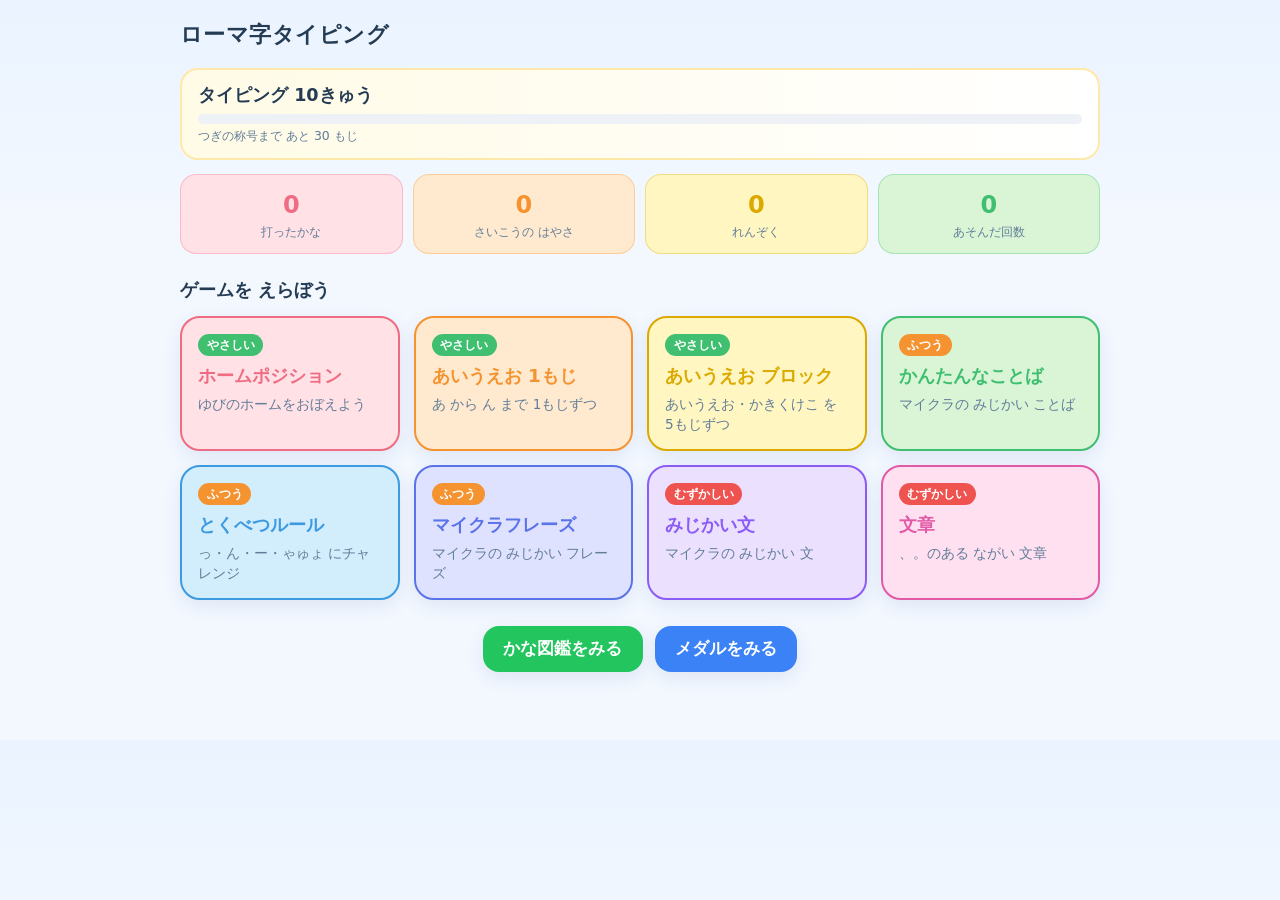
==== index.html @ dc90d87d "ローマ字判定を厳格化：ち=chiのみ・ふ=fuのみ・し=shiのみ（ti/hu/si を廃止）" ====
<!DOCTYPE html>
<html lang="ja">
<head>
<meta charset="utf-8">
<meta name="viewport" content="width=device-width, initial-scale=1">
<title>ローマ字タイピング</title>
<link rel="icon" href="data:image/svg+xml,<svg xmlns='http://www.w3.org/2000/svg' viewBox='0 0 100 100'><text y='.9em' font-size='90'>⌨️</text></svg>">
<link rel="stylesheet" href="shared/typing-ui.css?v=202606302023">
<script>
(function(){
  var BUILD='202606302023';
  try{
    fetch('shared/build.txt',{cache:'no-store'}).then(function(r){return r.text();}).then(function(t){
      t=(t||'').trim();
      if(t && t>BUILD && !sessionStorage.getItem('rt_reload_'+t)){
        sessionStorage.setItem('rt_reload_'+t,'1');
        location.replace(location.pathname+(location.search?location.search+'&':'?')+'_v='+t);
      }
    }).catch(function(){});
  }catch(e){}
})();
</script>
</head>
<body>
<div class="wrap">
  <div class="top">
    <h1>ローマ字タイピング</h1>
  </div>

  <!-- 称号バッジ -->
  <div class="badge-stage" id="stageBadge">
    <div style="flex:1">
      <div class="nm" id="stageName">タイピング 10きゅう</div>
      <div class="bar"><i id="stageBar" style="width:0%"></i></div>
      <div class="muted" id="stageNext" style="font-size:.78rem;margin-top:3px"></div>
    </div>
  </div>

  <div class="summary" id="summary"></div>

  <h2 style="margin:22px 0 12px;font-size:1.15rem">ゲームを えらぼう</h2>
  <div class="stages" id="stages"></div>

  <!-- かな図鑑・メダルはボタンで開く -->
  <div style="display:flex;gap:12px;justify-content:center;flex-wrap:wrap;margin:26px 0 8px">
    <button class="btn green" id="openDex">かな図鑑をみる</button>
    <button class="btn" id="openMedals">メダルをみる</button>
  </div>
</div>

<!-- モーダル：かな図鑑 -->
<div class="modal-bg" id="dexModal">
  <div class="modal">
    <button class="modal-close" id="dexClose" aria-label="とじる">×</button>
    <h3>かな図鑑 <span class="muted" id="dexCnt" style="font-size:.85rem"></span></h3>
    <p class="muted" style="margin:0 0 10px;font-size:.85rem">打てたかなが いろづくよ。5かいで ★マスター。</p>
    <div class="dex" id="dex"></div>
  </div>
</div>

<!-- モーダル：メダル -->
<div class="modal-bg" id="medalModal">
  <div class="modal">
    <button class="modal-close" id="medalClose" aria-label="とじる">×</button>
    <h3>メダル</h3>
    <div class="medals" id="medals"></div>
  </div>
</div>

<script src="shared/lessons.js?v=202606302023"></script>
<script src="shared/typing-core.js?v=202606302023"></script>
<script>
(function(){
  var C = TypingCore;

  /* テスト用：全レベル解放（鍵なし）。あとで鍵付きに戻すときは false にするだけ。 */
  var UNLOCK_ALL = true;

  /* 称号 */
  var st = C.stage();
  document.getElementById('stageName').textContent = st.cur.name;
  if(st.next){
    var span = st.next.at - st.cur.at, got = st.value - st.cur.at;
    document.getElementById('stageBar').style.width = Math.min(100, got/span*100)+'%';
    document.getElementById('stageNext').textContent = 'つぎの称号まで あと '+(st.next.at-st.value)+' もじ';
  } else {
    document.getElementById('stageBar').style.width='100%';
    document.getElementById('stageNext').textContent = 'さいこうランク！';
  }

  /* カラーパレット（算数・漢字アプリのようにカラフルに） */
  var CARD_BG  = ['#ffe1e6','#ffeacf','#fff6c2','#d9f5d6','#d2edfb','#dee2ff','#ece0ff','#ffe0f0'];
  var ACCENT   = ['#ef6d83','#f59331','#dca900','#3fbf6f','#3b9ae0','#5b73e8','#8b5cf6','#e25aa6'];

  /* サマリー */
  var s = C.store();
  var cells = [
    {n:s.totalChars||0, l:'打ったかな'},
    {n:(s.bestKpm||0), l:'さいこうの はやさ'},
    {n:(s.bestCombo||0), l:'れんぞく'},
    {n:s.plays||0, l:'あそんだ回数'},
  ];
  document.getElementById('summary').innerHTML = cells.map(function(c,i){
    return '<div class="sumcell" style="background:'+CARD_BG[i]+';border-color:'+ACCENT[i]+'55">'+
      '<div class="n" style="color:'+ACCENT[i]+'">'+c.n+'</div><div class="l">'+c.l+'</div></div>';
  }).join('');

  /* ステージ一覧 */
  var html='';
  LESSONS.forEach(function(l, i){
    var locked = !UNLOCK_ALL && l.unlock && !C.isCleared(l.unlock);
    var cleared = C.isCleared(l.id);
    // むずかしさ（やさしい/ふつう/むずかしい）と 信号色
    var tier = i<=2 ? 'やさしい' : (i<=5 ? 'ふつう' : 'むずかしい');
    var tierColor = i<=2 ? '#3fbf6f' : (i<=5 ? '#f59331' : '#ef5350');
    var lvrow = 'display:flex;align-items:center;gap:8px;margin-bottom:6px';
    if(locked){
      var need = lessonById(l.unlock);
      html += '<div class="stage locked">'+
        '<div style="'+lvrow+'"><span class="lv" style="position:static;background:'+tierColor+';color:#fff">'+tier+'</span></div>'+
        '<div class="ti">'+l.title+'</div><div class="de">'+l.desc+'</div>'+
        '<div class="lockmsg">「'+(need?need.title:'')+'」をクリアでひらく</div></div>';
    } else {
      var bg=CARD_BG[i%CARD_BG.length], ac=ACCENT[i%ACCENT.length];
      html += '<a class="stage" href="play/index.html?lv='+l.id+'" style="background:'+bg+';border-color:'+ac+'">'+
        '<div style="'+lvrow+'"><span class="lv" style="position:static;background:'+tierColor+';color:#fff">'+tier+'</span></div>'+
        '<div class="ti" style="color:'+ac+'">'+l.title+'</div>'+
        '<div class="de">'+l.desc+'</div></a>';
    }
  });
  document.getElementById('stages').innerHTML = html;

  /* かな図鑑 */
  var dexHtml = C.DEX.map(function(k){
    var n = C.kanaCount(k);
    var cls = n>=5 ? 'master' : (n>=1 ? 'got' : '');
    return '<div class="c '+cls+'">'+k+'</div>';
  }).join('');
  document.getElementById('dex').innerHTML = dexHtml;
  document.getElementById('dexCnt').textContent = '('+C.dexCount()+'/'+C.dexTotal+'・★'+C.dexMaster()+')';

  /* メダル */
  var got = s.medals||{};
  document.getElementById('medals').innerHTML = C.MEDALS.map(function(m){
    var on = !!got[m.id];
    return '<div class="medal'+(on?'':' off')+'"><div class="e">'+m.emoji+'</div><div class="n">'+m.name+'</div></div>';
  }).join('');

  /* モーダルの開閉 */
  function openModal(id){ document.getElementById(id).classList.add('show'); }
  function closeModal(id){ document.getElementById(id).classList.remove('show'); }
  document.getElementById('openDex').onclick = function(){ openModal('dexModal'); };
  document.getElementById('openMedals').onclick = function(){ openModal('medalModal'); };
  document.getElementById('dexClose').onclick = function(){ closeModal('dexModal'); };
  document.getElementById('medalClose').onclick = function(){ closeModal('medalModal'); };
  // 背景クリックでとじる
  ['dexModal','medalModal'].forEach(function(id){
    document.getElementById(id).addEventListener('click', function(e){ if(e.target===this) closeModal(id); });
  });
  document.addEventListener('keydown', function(e){ if(e.key==='Escape'){ closeModal('dexModal'); closeModal('medalModal'); } });
})();
</script>
</body>
</html>
---- shared/typing-ui.css ----
/* =========================================================================
   ローマ字タイピング — 共有デザイン（子ども向け・やさしいトーン）
   ========================================================================= */
:root{
  --bg:#f3f8ff; --card:#ffffff; --ink:#243b53; --sub:#627d98;
  --line:#dfe9f5; --accent:#3b82f6; --accent2:#22c55e;
  --warn:#ef4444; --gold:#f59e0b; --soft:#eef5ff;
  --shadow:0 6px 18px rgba(40,80,160,.10);
  /* ゆびの色（ホームポジション） */
  --f-lpinky:#f9a8d4; --f-lring:#fdba74; --f-lmid:#fde047; --f-lindex:#86efac;
  --f-rindex:#7dd3fc; --f-rmid:#a5b4fc; --f-rring:#c4b5fd; --f-rpinky:#f0abfc;
  --f-thumb:#e2e8f0;
}
*{box-sizing:border-box}
html,body{margin:0}
body{
  font-family:"Hiragino Maru Gothic ProN","Hiragino Kaku Gothic ProN",
    "Yu Gothic","Meiryo",system-ui,sans-serif;
  background:linear-gradient(180deg,#eaf3ff,#f3f8ff 220px);
  color:var(--ink); -webkit-text-size-adjust:100%;
  padding:14px 14px 60px; line-height:1.5;
}
.wrap{max-width:920px;margin:0 auto}
a{color:inherit}
.btn{
  display:inline-flex;align-items:center;gap:.4em;justify-content:center;
  border:none;border-radius:16px;padding:.7em 1.2em;font-size:1.05rem;
  font-weight:800;cursor:pointer;background:var(--accent);color:#fff;
  box-shadow:var(--shadow);transition:transform .06s, filter .12s;
  text-decoration:none;
}
.btn:active{transform:translateY(2px)}
.btn.ghost{background:#fff;color:var(--accent);border:2px solid var(--line)}
.btn.green{background:var(--accent2)}
.btn.gray{background:#eef2f7;color:var(--sub)}
.btn:disabled{opacity:.45;cursor:not-allowed}

/* ── ヘッダー ── */
.top{display:flex;align-items:center;gap:10px;margin:4px 0 16px}
.top h1{font-size:1.4rem;margin:0;font-weight:900;letter-spacing:.02em}
.top .spacer{flex:1}
.crumb{font-size:.85rem;color:var(--sub);text-decoration:none}

/* ── カード ── */
.card{background:var(--card);border:1px solid var(--line);border-radius:20px;
  box-shadow:var(--shadow);padding:18px}
.muted{color:var(--sub)}

/* ── ステージ一覧（ポータル） ── */
.stages{display:grid;grid-template-columns:repeat(auto-fill,minmax(210px,1fr));gap:14px}
.stage{display:block;text-decoration:none;color:inherit;position:relative;
  background:#fff;border:2px solid var(--line);border-radius:20px;padding:16px 16px 14px;
  box-shadow:var(--shadow);transition:transform .08s,border-color .12s}
.stage:active{transform:translateY(2px)}
.stage.locked{filter:grayscale(.7);opacity:.65}
.stage .ic{font-size:2.1rem}
.stage .ti{font-weight:900;font-size:1.15rem;margin-top:4px}
.stage .de{font-size:.85rem;color:var(--sub);margin-top:4px;min-height:2.6em}
.stage .lv{position:absolute;top:12px;right:14px;font-size:.78rem;color:var(--sub);
  background:var(--soft);border-radius:999px;padding:.15em .7em;font-weight:800}
.stage .done{position:absolute;top:10px;right:12px;font-size:1.2rem}
.stage .lockmsg{font-size:.8rem;color:var(--warn);margin-top:6px;font-weight:800}

/* ── 育成サマリー ── */
.summary{display:grid;grid-template-columns:repeat(auto-fit,minmax(130px,1fr));gap:10px;margin-top:14px}
.sumcell{background:#fff;border:1px solid var(--line);border-radius:16px;padding:12px;text-align:center}
.sumcell .n{font-size:1.5rem;font-weight:900}
.sumcell .l{font-size:.78rem;color:var(--sub)}
.badge-stage{display:flex;align-items:center;gap:10px;background:linear-gradient(90deg,#fffbe6,#fff);
  border:2px solid #ffe9a8;border-radius:18px;padding:12px 16px}
.badge-stage .e{font-size:2.2rem}
.badge-stage .nm{font-weight:900;font-size:1.1rem}
.bar{height:10px;background:#eef2f7;border-radius:999px;overflow:hidden;margin-top:6px}
.bar>i{display:block;height:100%;background:linear-gradient(90deg,#fbbf24,#f59e0b)}

/* ====================== プレイ画面 ====================== */
.play-head{display:flex;align-items:center;gap:10px;flex-wrap:wrap;margin-bottom:10px}
.chip{background:#fff;border:1px solid var(--line);border-radius:999px;padding:.3em .9em;
  font-weight:800;font-size:.92rem;box-shadow:var(--shadow)}
.chip b{color:var(--accent)}
.progress{flex:1;min-width:120px;height:12px;background:#e7eef7;border-radius:999px;overflow:hidden}
.progress>i{display:block;height:100%;background:linear-gradient(90deg,#60a5fa,#3b82f6);transition:width .2s}

.stage-board{background:#fff;border:1px solid var(--line);border-radius:24px;box-shadow:var(--shadow);
  padding:26px 18px;text-align:center;margin-bottom:14px}
.kana-line{font-size:2.6rem;font-weight:900;letter-spacing:.06em;line-height:1.35;
  word-break:break-all}
.kana-line .k{transition:color .1s}
.kana-line .k.done{color:var(--accent2)}
.kana-line .k.cur{color:var(--accent);background:#e9f2ff;border-radius:8px;padding:0 .06em}
.kana-line .k.todo{color:var(--ink)}
.romaji-line{margin-top:14px;font-size:1.5rem;font-weight:800;color:var(--sub);
  letter-spacing:.08em;font-family:"SF Mono",Menlo,Consolas,monospace;min-height:1.4em}
.romaji-line .typed{color:var(--accent2)}
.romaji-line .next{color:var(--accent);background:#e9f2ff;border-radius:6px;padding:0 .12em}
.romaji-line .rest{color:#b6c4d6}
.shake{animation:shake .25s}
@keyframes shake{0%,100%{transform:translateX(0)}25%{transform:translateX(-7px)}75%{transform:translateX(7px)}}
.miss-flash{animation:missf .3s}
@keyframes missf{0%{background:#ffe3e3}100%{background:#fff}}

.hint-banner{margin-top:12px;font-size:1rem;font-weight:800;color:var(--gold);
  min-height:1.4em;opacity:0;transition:opacity .3s}
.hint-banner.show{opacity:1}

/* ====================== キーボード図 ====================== */
.kb{display:flex;flex-direction:column;gap:6px;align-items:center;margin-top:6px;user-select:none;position:relative}
.kb-row{display:flex;gap:6px;justify-content:center}
.key{
  width:42px;height:46px;border-radius:10px;border:1px solid rgba(0,0,0,.08);
  display:flex;align-items:center;justify-content:center;font-weight:800;font-size:1rem;
  background:#fff;color:#33475b;box-shadow:0 2px 0 rgba(0,0,0,.06);position:relative;
  transition:transform .05s, box-shadow .1s, outline-color .1s;
}
.key.wide{width:74px}
.key.space{width:280px}
.key small{font-size:.72rem;color:#90a4b8;position:absolute;top:3px;left:5px}
/* ゆびの色 */
.key.lpinky{background:var(--f-lpinky)} .key.lring{background:var(--f-lring)}
.key.lmid{background:var(--f-lmid)} .key.lindex{background:var(--f-lindex)}
.key.rindex{background:var(--f-rindex)} .key.rmid{background:var(--f-rmid)}
.key.rring{background:var(--f-rring)} .key.rpinky{background:var(--f-rpinky)}
.key.thumb{background:var(--f-thumb)}
/* つぎに押すキー */
.key.target{outline:4px solid var(--accent);outline-offset:1px;z-index:2;transform:translateY(-2px);
  box-shadow:0 6px 14px rgba(59,130,246,.4)}
.key.hint{animation:keypulse .8s infinite}
@keyframes keypulse{0%,100%{outline-color:var(--accent);transform:translateY(-2px) scale(1)}
  50%{outline-color:var(--gold);transform:translateY(-2px) scale(1.12)}}
.key.hit{animation:keyhit .18s}
@keyframes keyhit{0%{transform:scale(.86)}100%{transform:scale(1)}}
/* ホームポジションの出っぱり（F/J） */
.key.bump::after{content:"";position:absolute;bottom:6px;width:14px;height:3px;border-radius:2px;background:rgba(0,0,0,.28)}

/* おてほん：両手の指をキーボードに重ねて表示。次に押す指がキーまで移動する */
.hands{position:absolute;inset:0;pointer-events:none;z-index:5}
/* 手のひら（指の下に置いて「手」に見せる） */
.palm{position:absolute;transform:translate(-50%,-50%);opacity:.5;
  background:rgba(255,221,191,.85);border:2px solid rgba(255,255,255,.7);
  border-radius:42% 42% 48% 48% / 38% 38% 62% 62%;
  box-shadow:0 4px 10px rgba(0,0,0,.14);
  transition:left .2s, top .2s, width .2s}
/* 指先（サイズは指ごとに変える＝buildHandsでインライン指定） */
.finger-dot{
  position:absolute;transform:translate(-50%,-50%);opacity:.62;
  border:2px solid rgba(255,255,255,.85);
  border-radius:46% 46% 42% 42% / 60% 60% 40% 40%;
  box-shadow:0 3px 6px rgba(0,0,0,.18);
  transition:left .2s cubic-bezier(.34,1.4,.5,1), top .2s cubic-bezier(.34,1.4,.5,1),
    width .15s, height .15s, opacity .15s;
}
.finger-dot::before{ /* つめ */
  content:"";position:absolute;left:50%;top:16%;transform:translateX(-50%);
  width:54%;height:30%;border-radius:50%;background:rgba(255,255,255,.55);
}
.finger-dot.active{opacity:.97;box-shadow:0 8px 16px rgba(0,0,0,.32);
  z-index:6;animation:fingerbob .7s ease-in-out infinite}
@keyframes fingerbob{0%,100%{transform:translate(-50%,-58%)}50%{transform:translate(-50%,-50%)}}

/* ゆびガイド（どの指で押すか） */
.finger-guide{margin-top:8px;font-size:1rem;font-weight:800;color:var(--sub);min-height:1.4em}
.finger-guide .fdot{display:inline-block;width:14px;height:14px;border-radius:50%;vertical-align:-2px;margin-right:6px;border:1px solid rgba(0,0,0,.1)}

.kb-toggle{display:flex;gap:8px;justify-content:center;align-items:center;margin-top:10px;flex-wrap:wrap}
.kb-toggle label{font-size:.85rem;color:var(--sub);font-weight:800;display:flex;align-items:center;gap:4px}

/* ====================== 結果画面 ====================== */
.result{text-align:center}
.result h2{font-size:1.6rem;margin:.2em 0}
.res-grid{display:grid;grid-template-columns:repeat(3,1fr);gap:10px;margin:16px 0}
.res-cell{background:var(--soft);border-radius:16px;padding:14px}
.res-cell .n{font-size:1.8rem;font-weight:900;color:var(--accent)}
.res-cell .l{font-size:.8rem;color:var(--sub)}
.res-cell .cmp{font-size:.8rem;font-weight:800;margin-top:2px}
.up{color:var(--accent2)} .down{color:var(--warn)}
.toast{position:fixed;left:50%;bottom:26px;transform:translateX(-50%);
  background:#243b53;color:#fff;padding:.7em 1.2em;border-radius:14px;font-weight:800;
  box-shadow:var(--shadow);opacity:0;transition:opacity .25s;z-index:50}
.toast.show{opacity:1}

/* 図鑑グリッド */
.dex{display:grid;grid-template-columns:repeat(auto-fill,minmax(48px,1fr));gap:6px;margin-top:10px}
.dex .c{aspect-ratio:1;display:flex;align-items:center;justify-content:center;border-radius:10px;
  font-weight:800;font-size:1.2rem;background:#eef2f7;color:#b6c4d6;border:1px solid var(--line)}
.dex .c.got{background:#eafff1;color:var(--accent2);border-color:#bdf0cf}
.dex .c.master{background:#fff7e0;color:var(--gold);border-color:#ffe9a8}
.medals{display:grid;grid-template-columns:repeat(auto-fill,minmax(96px,1fr));gap:8px;margin-top:10px}
.medal{text-align:center;background:#fff;border:1px solid var(--line);border-radius:14px;padding:10px 6px}
.medal.off{filter:grayscale(1);opacity:.4}
.medal .e{font-size:1.6rem}
.medal .n{font-size:.72rem;color:var(--sub);margin-top:2px}

/* モーダル（かな図鑑・メダルはボタンで開く） */
.modal-bg{position:fixed;inset:0;background:rgba(20,40,80,.45);display:none;
  align-items:center;justify-content:center;z-index:100;padding:16px}
.modal-bg.show{display:flex}
.modal{background:#fff;border-radius:22px;max-width:700px;width:100%;max-height:86vh;
  overflow:auto;padding:20px 20px 24px;box-shadow:0 20px 50px rgba(0,0,0,.3)}
.modal h3{margin:2px 0 12px;font-size:1.2rem}
.modal-close{float:right;border:none;background:#eef2f7;color:#627d98;width:36px;height:36px;
  border-radius:50%;font-size:1.3rem;font-weight:900;cursor:pointer;line-height:1}
.modal-close:active{transform:translateY(1px)}

@media(max-width:520px){
  .kana-line{font-size:2rem} .romaji-line{font-size:1.2rem}
  .key{width:30px;height:38px;font-size:.85rem} .key.wide{width:52px} .key.space{width:190px}
  .res-cell .n{font-size:1.4rem}
}
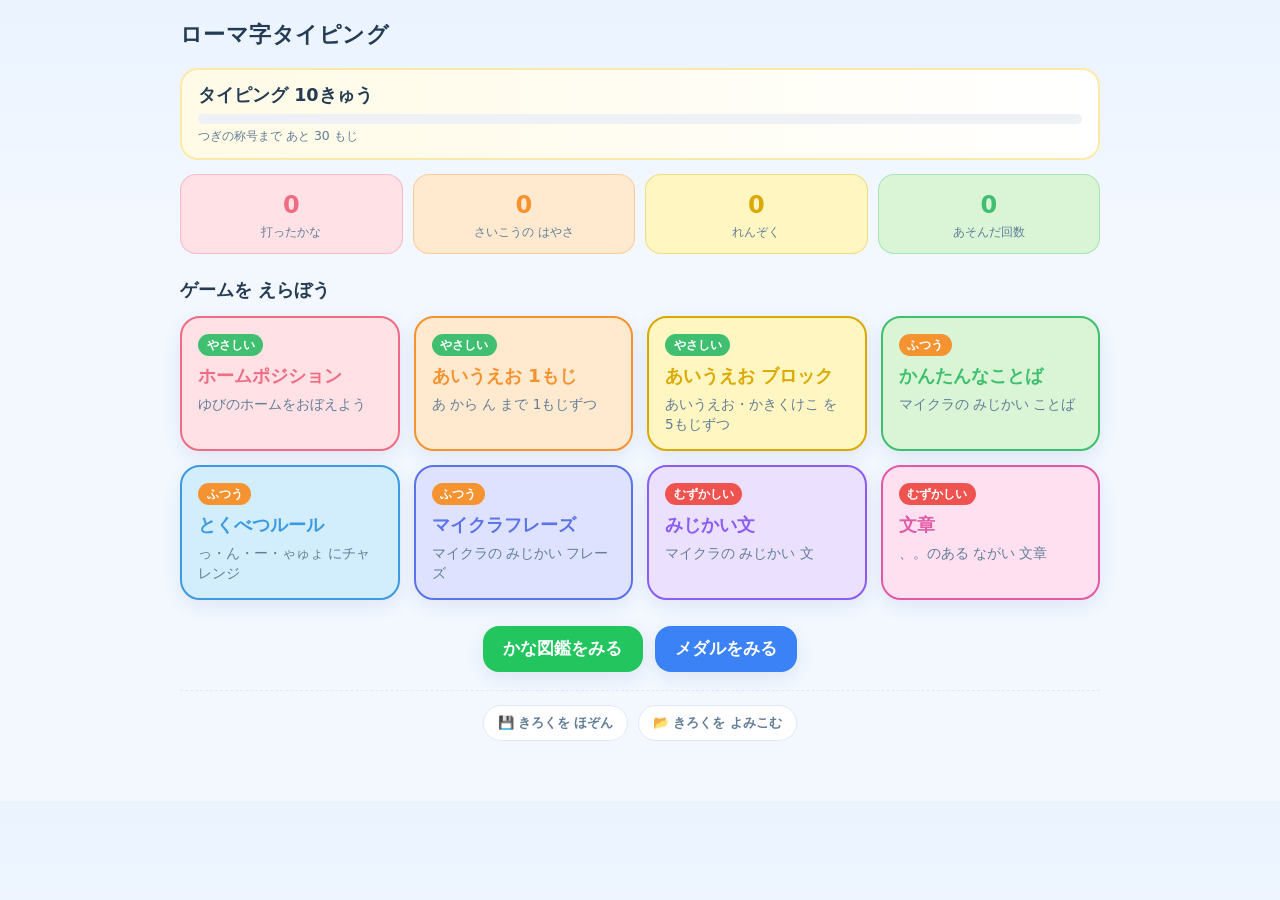
==== commit 1c8375e5: "きろくの ほぞん／よみこみ機能を追加（漢字アプリと同方式・JSONで進捗を入出力）" ====
--- a/index.html
+++ b/index.html
@@ -5,10 +5,10 @@
 <meta name="viewport" content="width=device-width, initial-scale=1">
 <title>ローマ字タイピング</title>
 <link rel="icon" href="data:image/svg+xml,<svg xmlns='http://www.w3.org/2000/svg' viewBox='0 0 100 100'><text y='.9em' font-size='90'>⌨️</text></svg>">
-<link rel="stylesheet" href="shared/typing-ui.css?v=202606302023">
+<link rel="stylesheet" href="shared/typing-ui.css?v=202606302026">
 <script>
 (function(){
-  var BUILD='202606302023';
+  var BUILD='202606302026';
   try{
     fetch('shared/build.txt',{cache:'no-store'}).then(function(r){return r.text();}).then(function(t){
       t=(t||'').trim();
@@ -46,6 +46,13 @@
     <button class="btn green" id="openDex">かな図鑑をみる</button>
     <button class="btn" id="openMedals">メダルをみる</button>
   </div>
+
+  <!-- きろくの ほぞん／よみこみ -->
+  <div class="saveBar">
+    <button id="exportSave" type="button">💾 きろくを ほぞん</button>
+    <label class="impBtn" for="importFile">📂 きろくを よみこむ</label>
+    <input id="importFile" type="file" accept="application/json,.json" hidden>
+  </div>
 </div>
 
 <!-- モーダル：かな図鑑 -->
@@ -67,8 +74,8 @@
   </div>
 </div>
 
-<script src="shared/lessons.js?v=202606302023"></script>
-<script src="shared/typing-core.js?v=202606302023"></script>
+<script src="shared/lessons.js?v=202606302026"></script>
+<script src="shared/typing-core.js?v=202606302026"></script>
 <script>
 (function(){
   var C = TypingCore;
@@ -158,6 +165,10 @@
     document.getElementById(id).addEventListener('click', function(e){ if(e.target===this) closeModal(id); });
   });
   document.addEventListener('keydown', function(e){ if(e.key==='Escape'){ closeModal('dexModal'); closeModal('medalModal'); } });
+
+  /* きろくの ほぞん／よみこみ */
+  document.getElementById('exportSave').onclick = function(){ C.exportSave('ローマ字タイピング-きろく.json'); };
+  document.getElementById('importFile').onchange = function(e){ var f=e.target.files[0]; if(f) C.importSave(f); e.target.value=''; };
 })();
 </script>
 </body>
--- a/shared/typing-ui.css
+++ b/shared/typing-ui.css
@@ -33,6 +33,15 @@
 .btn.ghost{background:#fff;color:var(--accent);border:2px solid var(--line)}
 .btn.green{background:var(--accent2)}
 .btn.gray{background:#eef2f7;color:var(--sub)}
+
+/* きろくの ほぞん／よみこみ */
+.saveBar{display:flex;gap:10px;justify-content:center;flex-wrap:wrap;
+  margin-top:18px;padding-top:14px;border-top:1px dashed var(--line)}
+.saveBar button,.saveBar .impBtn{
+  display:inline-flex;align-items:center;gap:.3em;
+  border:1px solid var(--line);background:#fff;color:var(--sub);border-radius:99px;
+  padding:7px 14px;font-size:.82rem;font-weight:700;cursor:pointer}
+.saveBar button:active,.saveBar .impBtn:active{transform:translateY(1px)}
 .btn:disabled{opacity:.45;cursor:not-allowed}
 
 /* ── ヘッダー ── */
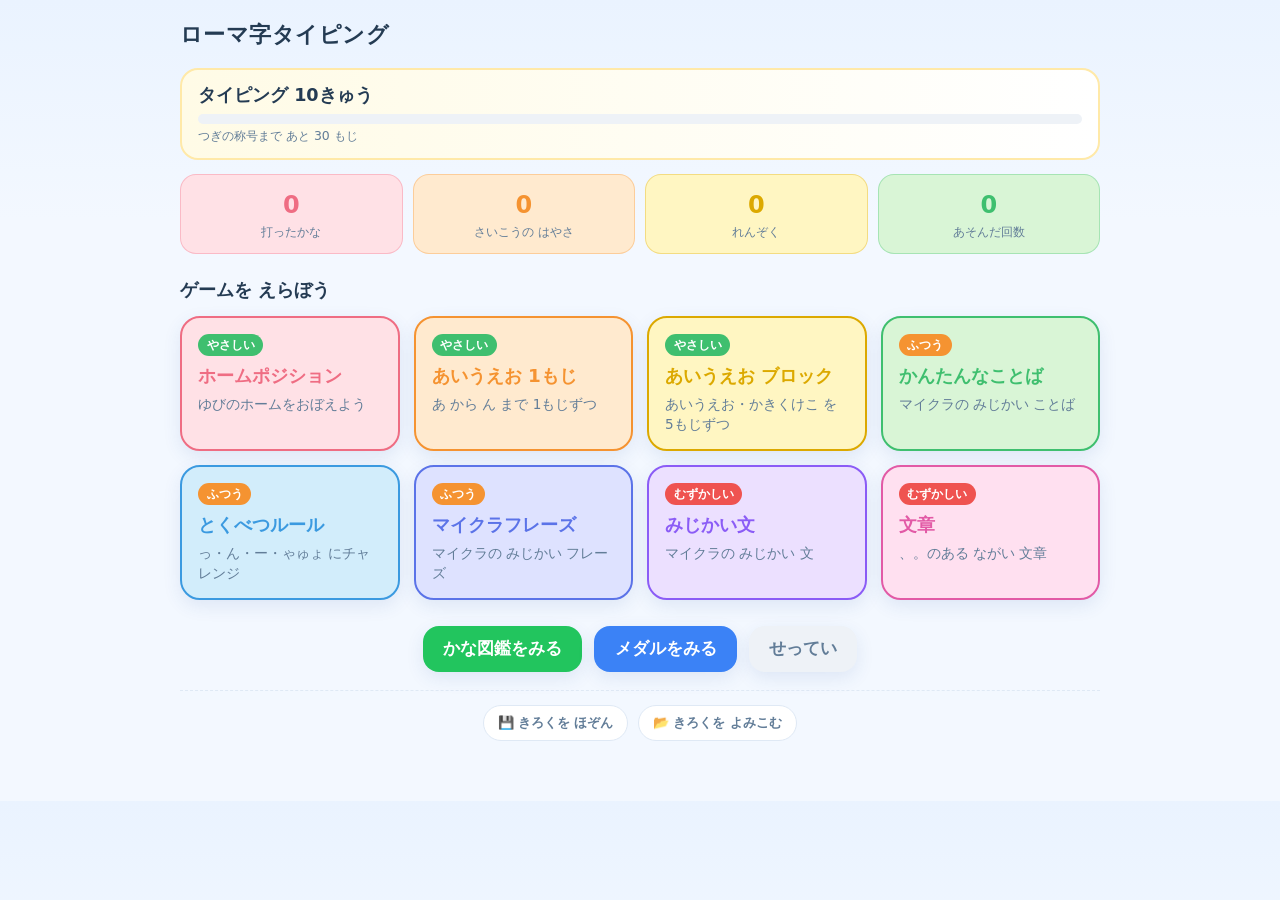
==== commit cdfede8a: "設定をトップ画面へ移動：表示3項目（キーボード／おてほん／ローマ字ヒント）をトグルで切替・保存。タイピング画面のチェックボックスは廃止" ====
--- a/index.html
+++ b/index.html
@@ -5,10 +5,10 @@
 <meta name="viewport" content="width=device-width, initial-scale=1">
 <title>ローマ字タイピング</title>
 <link rel="icon" href="data:image/svg+xml,<svg xmlns='http://www.w3.org/2000/svg' viewBox='0 0 100 100'><text y='.9em' font-size='90'>⌨️</text></svg>">
-<link rel="stylesheet" href="shared/typing-ui.css?v=202606302026">
+<link rel="stylesheet" href="shared/typing-ui.css?v=202606302033">
 <script>
 (function(){
-  var BUILD='202606302026';
+  var BUILD='202606302033';
   try{
     fetch('shared/build.txt',{cache:'no-store'}).then(function(r){return r.text();}).then(function(t){
       t=(t||'').trim();
@@ -41,10 +41,11 @@
   <h2 style="margin:22px 0 12px;font-size:1.15rem">ゲームを えらぼう</h2>
   <div class="stages" id="stages"></div>
 
-  <!-- かな図鑑・メダルはボタンで開く -->
+  <!-- かな図鑑・メダル・せっていはボタンで開く -->
   <div style="display:flex;gap:12px;justify-content:center;flex-wrap:wrap;margin:26px 0 8px">
     <button class="btn green" id="openDex">かな図鑑をみる</button>
     <button class="btn" id="openMedals">メダルをみる</button>
+    <button class="btn gray" id="openSettings">せってい</button>
   </div>
 
   <!-- きろくの ほぞん／よみこみ -->
@@ -74,8 +75,25 @@
   </div>
 </div>
 
-<script src="shared/lessons.js?v=202606302026"></script>
-<script src="shared/typing-core.js?v=202606302026"></script>
+<!-- モーダル：せってい（タイピング画面の表示きりかえ） -->
+<div class="modal-bg" id="settingsModal">
+  <div class="modal">
+    <button class="modal-close" id="settingsClose" aria-label="とじる">×</button>
+    <h3>せってい</h3>
+    <p class="muted" style="margin:0 0 12px;font-size:.85rem">タイピングの がめんに 出すものを えらべるよ。</p>
+    <div class="settings">
+      <label class="setrow"><span>キーボードを みる</span>
+        <span class="switch"><input type="checkbox" id="setKb"><i></i></span></label>
+      <label class="setrow"><span>ゆびの おてほん</span>
+        <span class="switch"><input type="checkbox" id="setHands"><i></i></span></label>
+      <label class="setrow"><span>ローマ字ヒントを みる</span>
+        <span class="switch"><input type="checkbox" id="setRomaji"><i></i></span></label>
+    </div>
+  </div>
+</div>
+
+<script src="shared/lessons.js?v=202606302033"></script>
+<script src="shared/typing-core.js?v=202606302033"></script>
 <script>
 (function(){
   var C = TypingCore;
@@ -158,13 +176,22 @@
   function closeModal(id){ document.getElementById(id).classList.remove('show'); }
   document.getElementById('openDex').onclick = function(){ openModal('dexModal'); };
   document.getElementById('openMedals').onclick = function(){ openModal('medalModal'); };
+  document.getElementById('openSettings').onclick = function(){ openModal('settingsModal'); };
   document.getElementById('dexClose').onclick = function(){ closeModal('dexModal'); };
   document.getElementById('medalClose').onclick = function(){ closeModal('medalModal'); };
+  document.getElementById('settingsClose').onclick = function(){ closeModal('settingsModal'); };
   // 背景クリックでとじる
-  ['dexModal','medalModal'].forEach(function(id){
+  ['dexModal','medalModal','settingsModal'].forEach(function(id){
     document.getElementById(id).addEventListener('click', function(e){ if(e.target===this) closeModal(id); });
   });
-  document.addEventListener('keydown', function(e){ if(e.key==='Escape'){ closeModal('dexModal'); closeModal('medalModal'); } });
+  document.addEventListener('keydown', function(e){ if(e.key==='Escape'){ closeModal('dexModal'); closeModal('medalModal'); closeModal('settingsModal'); } });
+
+  /* せってい（表示きりかえ）：保存値を反映し、変えたら保存 */
+  [['setKb','kb'],['setHands','hands'],['setRomaji','romaji']].forEach(function(p){
+    var el = document.getElementById(p[0]);
+    el.checked = C.getSetting(p[1]);
+    el.onchange = function(){ C.setSetting(p[1], el.checked); };
+  });
 
   /* きろくの ほぞん／よみこみ */
   document.getElementById('exportSave').onclick = function(){ C.exportSave('ローマ字タイピング-きろく.json'); };
--- a/shared/typing-ui.css
+++ b/shared/typing-ui.css
@@ -42,6 +42,19 @@
   border:1px solid var(--line);background:#fff;color:var(--sub);border-radius:99px;
   padding:7px 14px;font-size:.82rem;font-weight:700;cursor:pointer}
 .saveBar button:active,.saveBar .impBtn:active{transform:translateY(1px)}
+
+/* せってい：トグルスイッチ */
+.settings{display:flex;flex-direction:column;gap:4px}
+.setrow{display:flex;align-items:center;justify-content:space-between;gap:14px;
+  padding:12px 6px;border-bottom:1px solid var(--line);font-weight:700;color:var(--ink);cursor:pointer}
+.setrow:last-child{border-bottom:none}
+.switch{position:relative;display:inline-block;width:52px;height:30px;flex:none}
+.switch input{position:absolute;opacity:0;width:100%;height:100%;margin:0;cursor:pointer}
+.switch i{position:absolute;inset:0;background:#cdd8e6;border-radius:999px;transition:background .15s}
+.switch i::after{content:"";position:absolute;top:3px;left:3px;width:24px;height:24px;
+  background:#fff;border-radius:50%;box-shadow:0 1px 3px rgba(0,0,0,.25);transition:transform .15s}
+.switch input:checked + i{background:var(--accent2)}
+.switch input:checked + i::after{transform:translateX(22px)}
 .btn:disabled{opacity:.45;cursor:not-allowed}
 
 /* ── ヘッダー ── */
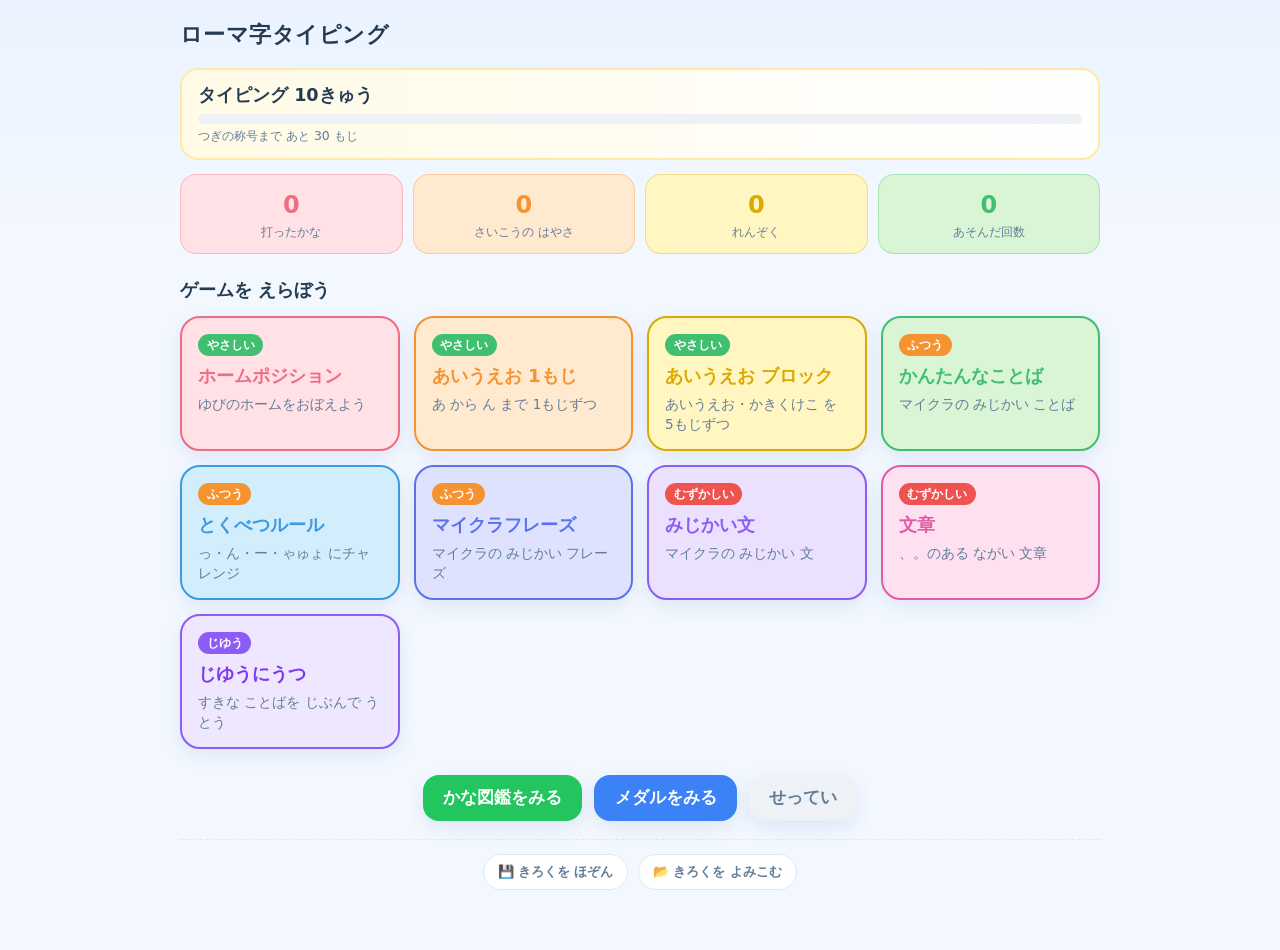
==== commit 72e81530: "じゆうにうつ（自由うちこみ）を追加：ローマ字→ひらがな変換・お題ヒント・できた！で育成反映。docs更新" ====
--- a/index.html
+++ b/index.html
@@ -5,10 +5,10 @@
 <meta name="viewport" content="width=device-width, initial-scale=1">
 <title>ローマ字タイピング</title>
 <link rel="icon" href="data:image/svg+xml,<svg xmlns='http://www.w3.org/2000/svg' viewBox='0 0 100 100'><text y='.9em' font-size='90'>⌨️</text></svg>">
-<link rel="stylesheet" href="shared/typing-ui.css?v=202606302033">
+<link rel="stylesheet" href="shared/typing-ui.css?v=202606302051">
 <script>
 (function(){
-  var BUILD='202606302033';
+  var BUILD='202606302051';
   try{
     fetch('shared/build.txt',{cache:'no-store'}).then(function(r){return r.text();}).then(function(t){
       t=(t||'').trim();
@@ -92,8 +92,8 @@
   </div>
 </div>
 
-<script src="shared/lessons.js?v=202606302033"></script>
-<script src="shared/typing-core.js?v=202606302033"></script>
+<script src="shared/lessons.js?v=202606302051"></script>
+<script src="shared/typing-core.js?v=202606302051"></script>
 <script>
 (function(){
   var C = TypingCore;
@@ -133,12 +133,20 @@
   /* ステージ一覧 */
   var html='';
   LESSONS.forEach(function(l, i){
+    var lvrow = 'display:flex;align-items:center;gap:8px;margin-bottom:6px';
+    // 自由うちこみ：お手本なしの特別カード（いつでも遊べる・専用ページへ）
+    if(l.kind==='free'){
+      html += '<a class="stage" href="'+l.href+'" style="background:#efe6ff;border-color:#8b5cf6">'+
+        '<div style="'+lvrow+'"><span class="lv" style="position:static;background:#8b5cf6;color:#fff">じゆう</span></div>'+
+        '<div class="ti" style="color:#7c3aed">'+l.title+'</div>'+
+        '<div class="de">'+l.desc+'</div></a>';
+      return;
+    }
     var locked = !UNLOCK_ALL && l.unlock && !C.isCleared(l.unlock);
     var cleared = C.isCleared(l.id);
     // むずかしさ（やさしい/ふつう/むずかしい）と 信号色
     var tier = i<=2 ? 'やさしい' : (i<=5 ? 'ふつう' : 'むずかしい');
     var tierColor = i<=2 ? '#3fbf6f' : (i<=5 ? '#f59331' : '#ef5350');
-    var lvrow = 'display:flex;align-items:center;gap:8px;margin-bottom:6px';
     if(locked){
       var need = lessonById(l.unlock);
       html += '<div class="stage locked">'+
--- a/shared/typing-ui.css
+++ b/shared/typing-ui.css
@@ -55,6 +55,24 @@
   background:#fff;border-radius:50%;box-shadow:0 1px 3px rgba(0,0,0,.25);transition:transform .15s}
 .switch input:checked + i{background:var(--accent2)}
 .switch input:checked + i::after{transform:translateX(22px)}
+
+/* 自由うちこみ（じゆうにうつ） */
+.free-prompt{display:flex;align-items:center;gap:10px;flex-wrap:wrap;justify-content:center;
+  background:#efe6ff;border:1px solid #d6c6ff;border-radius:16px;padding:10px 14px;margin-bottom:14px}
+.free-prompt b{color:#7c3aed;font-size:1.1rem}
+.free-nextodai{padding:.35em .8em;font-size:.85rem}
+.free-board{min-height:180px;display:flex;flex-direction:column;justify-content:center}
+.free-out{font-size:2.4rem;font-weight:900;letter-spacing:.04em;line-height:1.4;
+  word-break:break-all;white-space:pre-wrap;color:var(--ink);min-height:1.4em}
+.free-out .free-ph{color:#b6c4d6;font-weight:700;font-size:1.4rem}
+.free-caret{display:inline-block;width:3px;height:1.1em;vertical-align:-0.18em;margin-left:2px;
+  background:var(--accent);border-radius:2px;animation:freeblink 1s steps(1) infinite}
+@keyframes freeblink{50%{opacity:0}}
+.free-raw{margin-top:14px;font-size:1.1rem;font-weight:700;color:var(--sub);
+  letter-spacing:.06em;font-family:"SF Mono",Menlo,Consolas,monospace;min-height:1.3em;word-break:break-all}
+.free-help{font-size:.85rem;text-align:center;margin:0 0 16px}
+.free-actions{display:flex;gap:12px;justify-content:center;flex-wrap:wrap}
+@media (max-width:480px){ .free-out{font-size:1.9rem} }
 .btn:disabled{opacity:.45;cursor:not-allowed}
 
 /* ── ヘッダー ── */
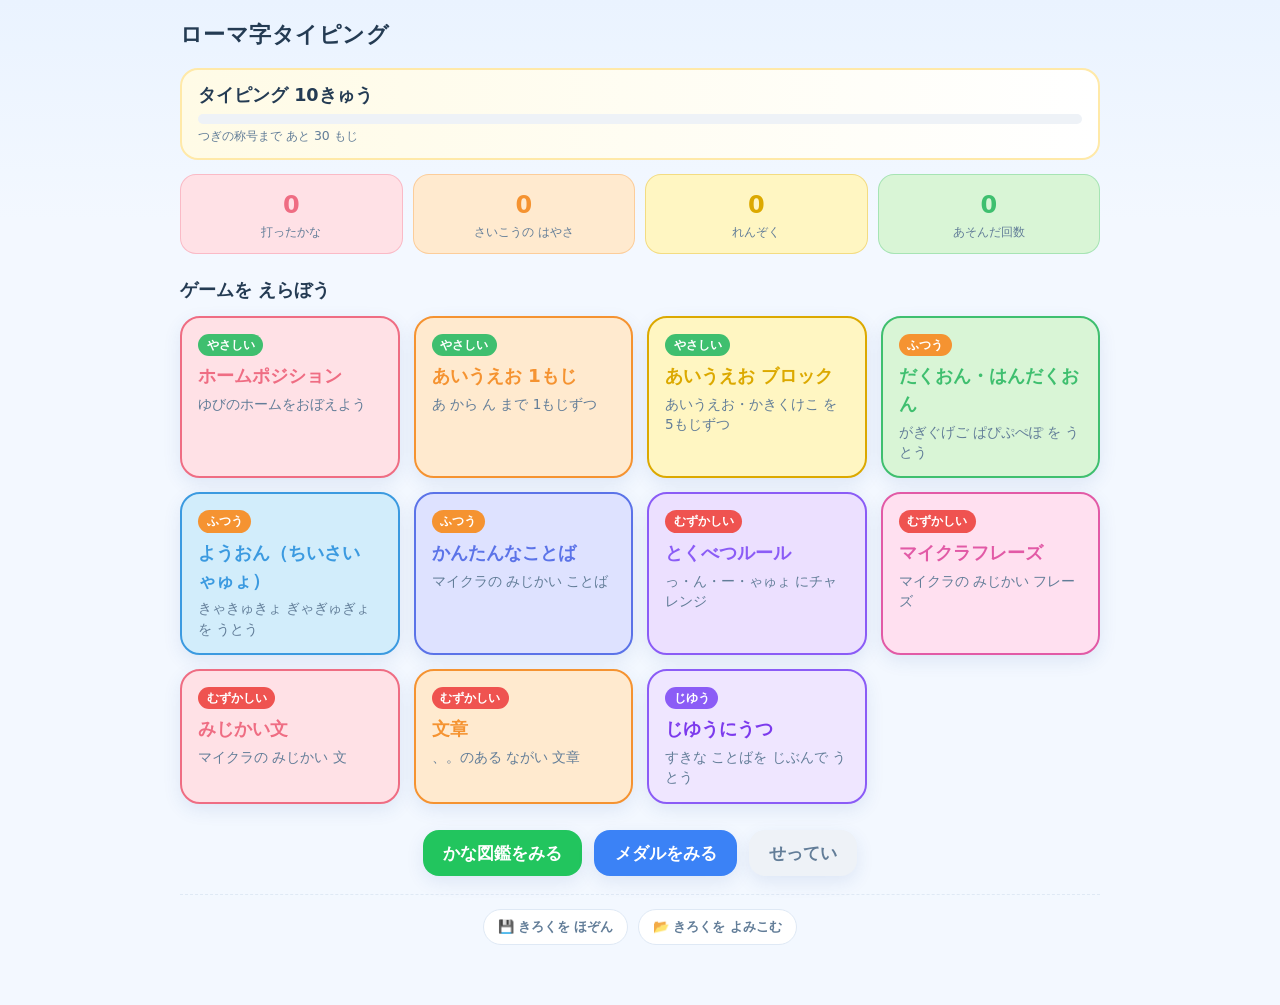
==== commit efc53e6b: "クイズ追加：だくおん・はんだくおん／ようおん（拗音）" ====
--- a/index.html
+++ b/index.html
@@ -5,10 +5,10 @@
 <meta name="viewport" content="width=device-width, initial-scale=1">
 <title>ローマ字タイピング</title>
 <link rel="icon" href="data:image/svg+xml,<svg xmlns='http://www.w3.org/2000/svg' viewBox='0 0 100 100'><text y='.9em' font-size='90'>⌨️</text></svg>">
-<link rel="stylesheet" href="shared/typing-ui.css?v=202606302051">
+<link rel="stylesheet" href="shared/typing-ui.css?v=202607011844">
 <script>
 (function(){
-  var BUILD='202606302051';
+  var BUILD='202607011844';
   try{
     fetch('shared/build.txt',{cache:'no-store'}).then(function(r){return r.text();}).then(function(t){
       t=(t||'').trim();
@@ -92,8 +92,8 @@
   </div>
 </div>
 
-<script src="shared/lessons.js?v=202606302051"></script>
-<script src="shared/typing-core.js?v=202606302051"></script>
+<script src="shared/lessons.js?v=202607011844"></script>
+<script src="shared/typing-core.js?v=202607011844"></script>
 <script>
 (function(){
   var C = TypingCore;
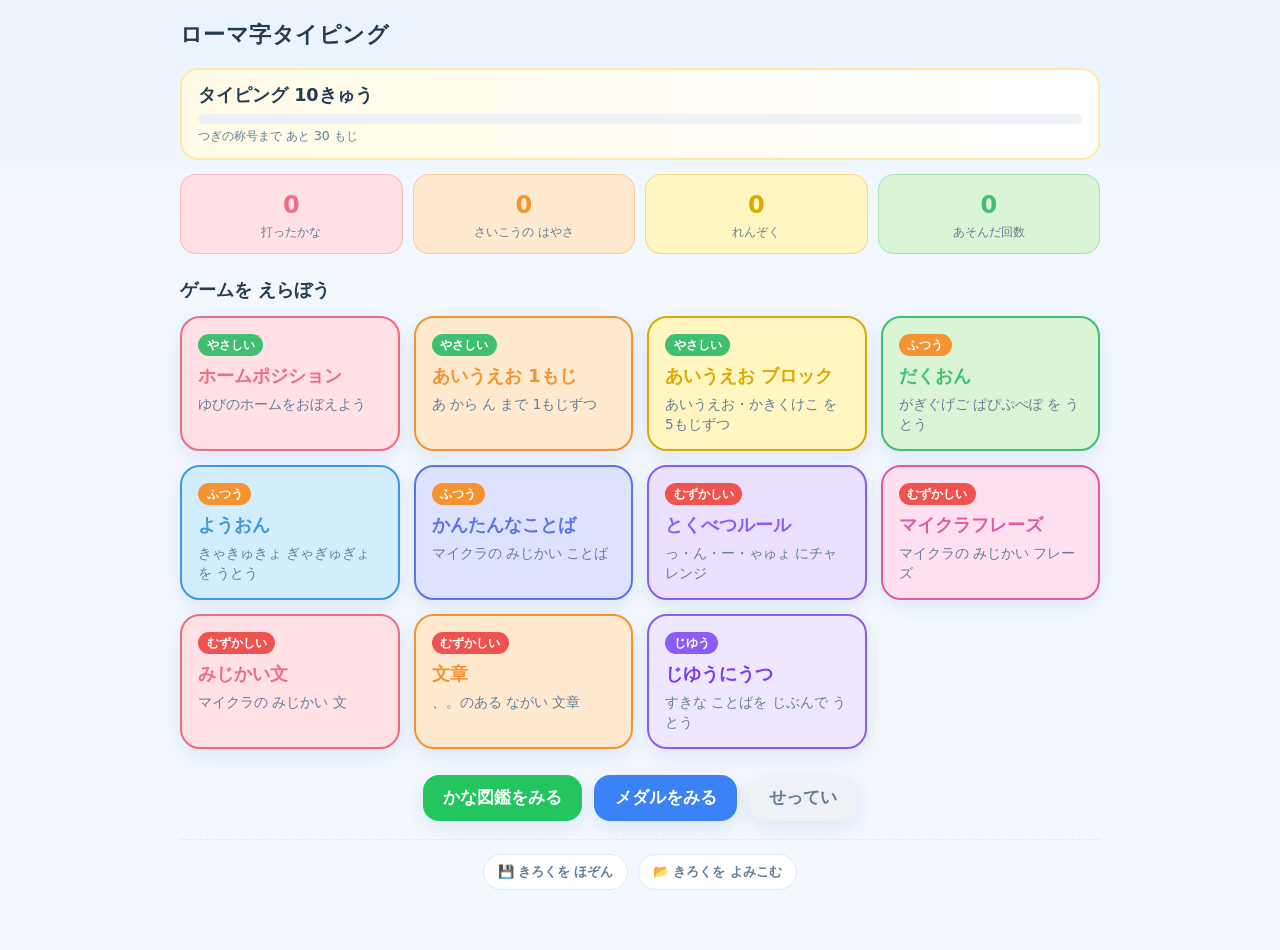
==== commit 1cfe8c35: "レベル名を短縮：ようおん／だくおん" ====
--- a/index.html
+++ b/index.html
@@ -5,10 +5,10 @@
 <meta name="viewport" content="width=device-width, initial-scale=1">
 <title>ローマ字タイピング</title>
 <link rel="icon" href="data:image/svg+xml,<svg xmlns='http://www.w3.org/2000/svg' viewBox='0 0 100 100'><text y='.9em' font-size='90'>⌨️</text></svg>">
-<link rel="stylesheet" href="shared/typing-ui.css?v=202607011844">
+<link rel="stylesheet" href="shared/typing-ui.css?v=202607011850">
 <script>
 (function(){
-  var BUILD='202607011844';
+  var BUILD='202607011850';
   try{
     fetch('shared/build.txt',{cache:'no-store'}).then(function(r){return r.text();}).then(function(t){
       t=(t||'').trim();
@@ -92,8 +92,8 @@
   </div>
 </div>
 
-<script src="shared/lessons.js?v=202607011844"></script>
-<script src="shared/typing-core.js?v=202607011844"></script>
+<script src="shared/lessons.js?v=202607011850"></script>
+<script src="shared/typing-core.js?v=202607011850"></script>
 <script>
 (function(){
   var C = TypingCore;
